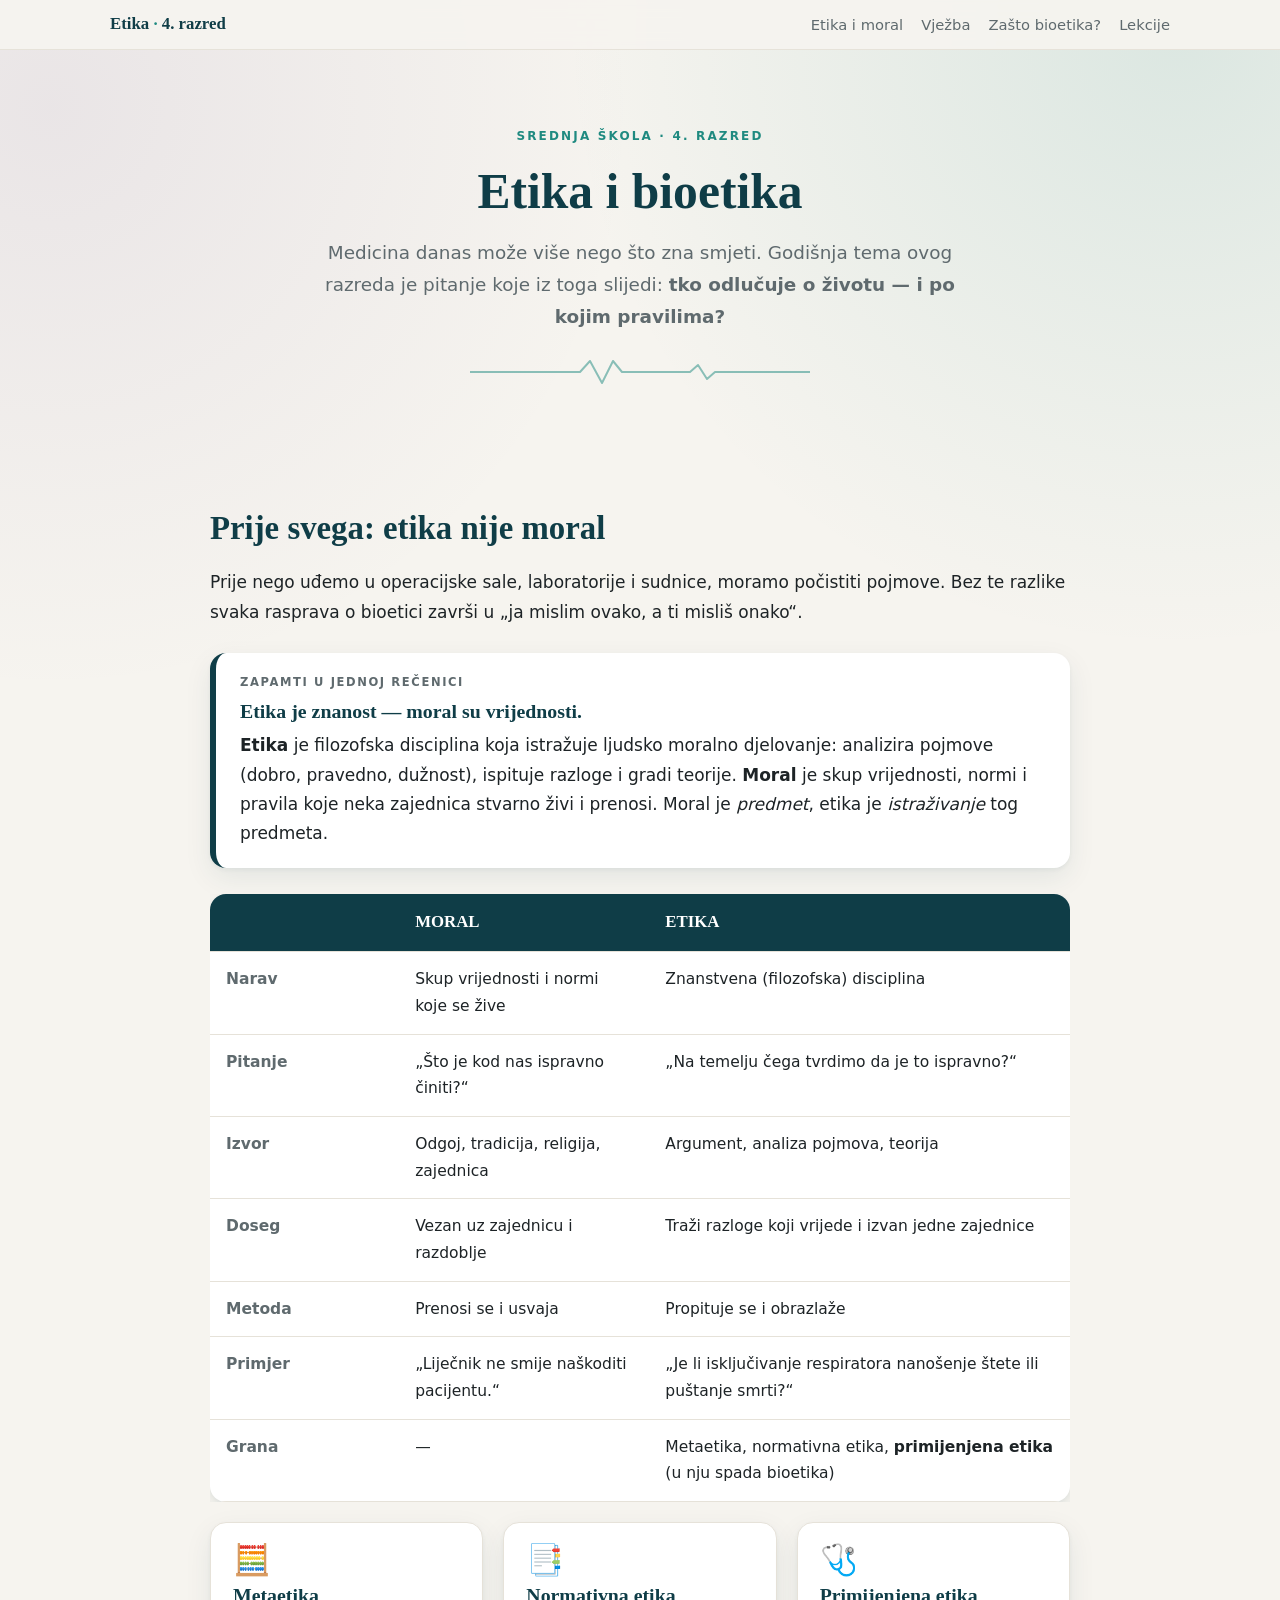
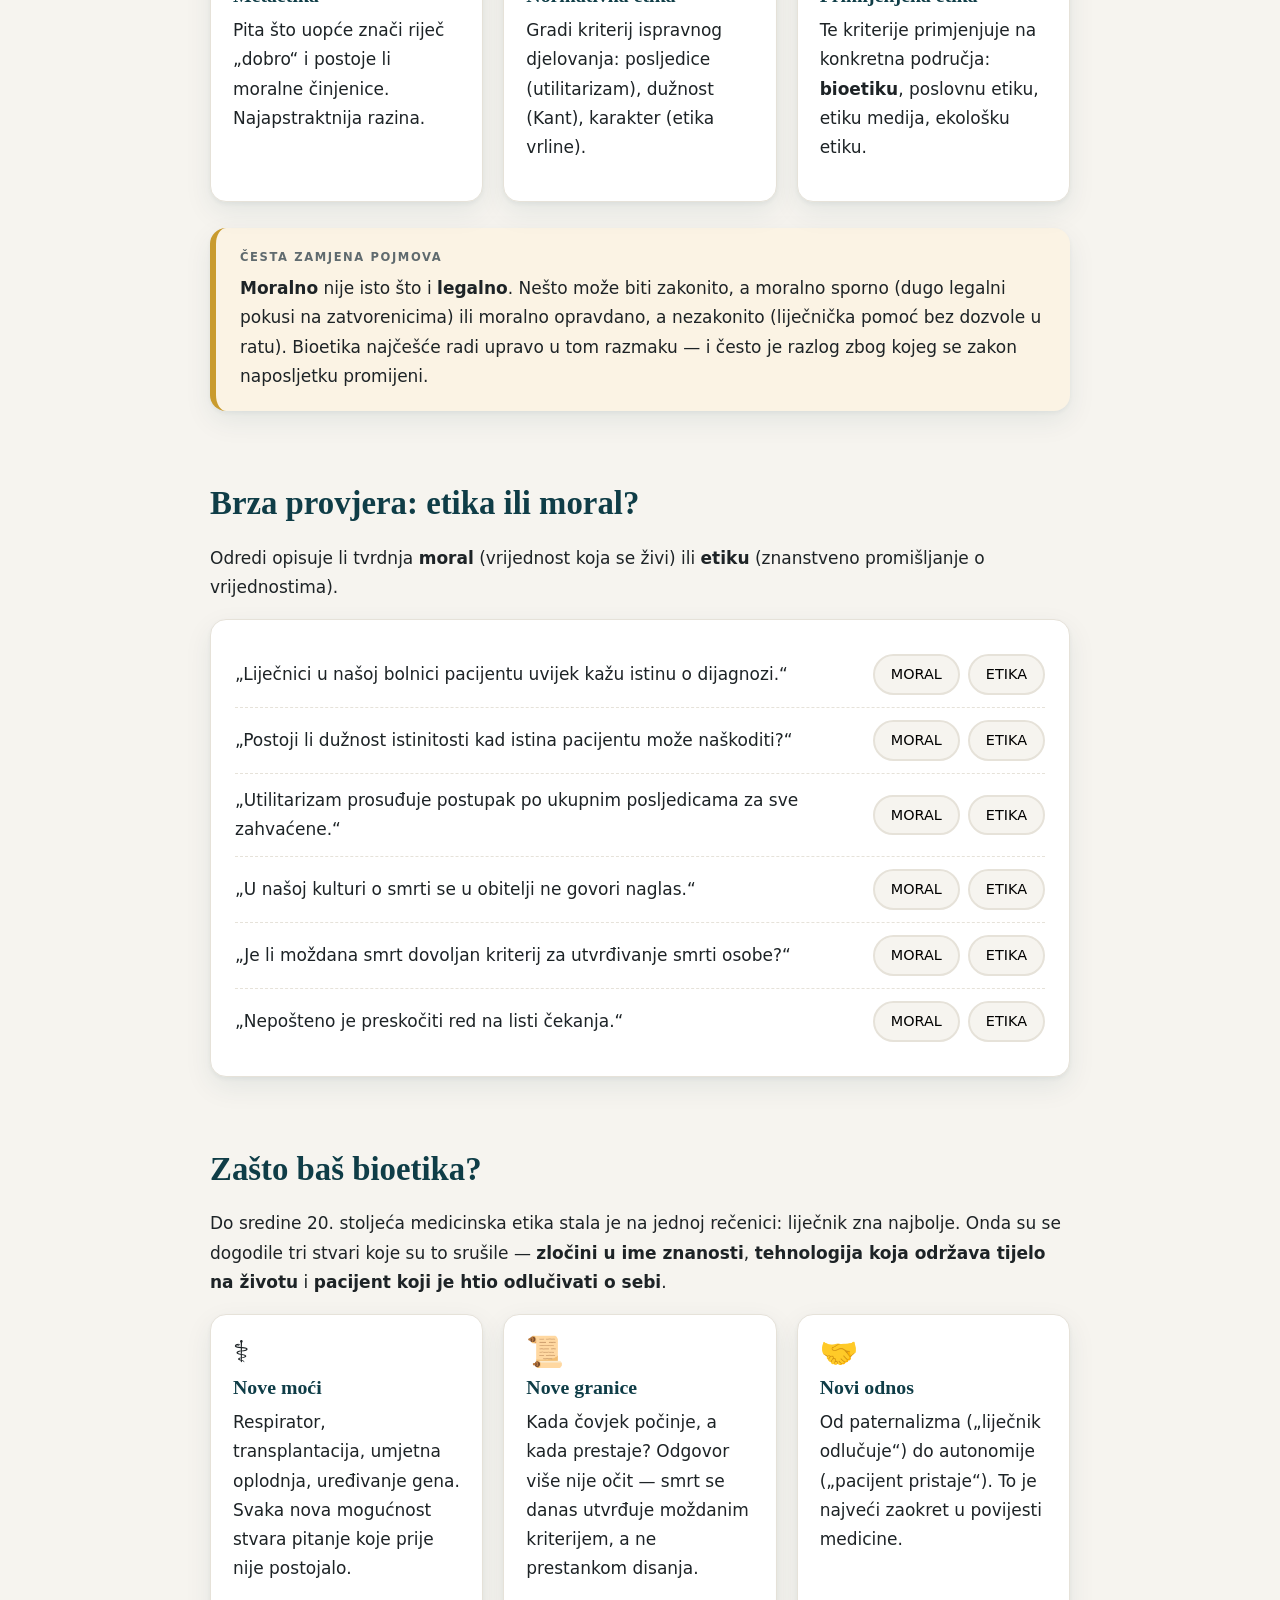
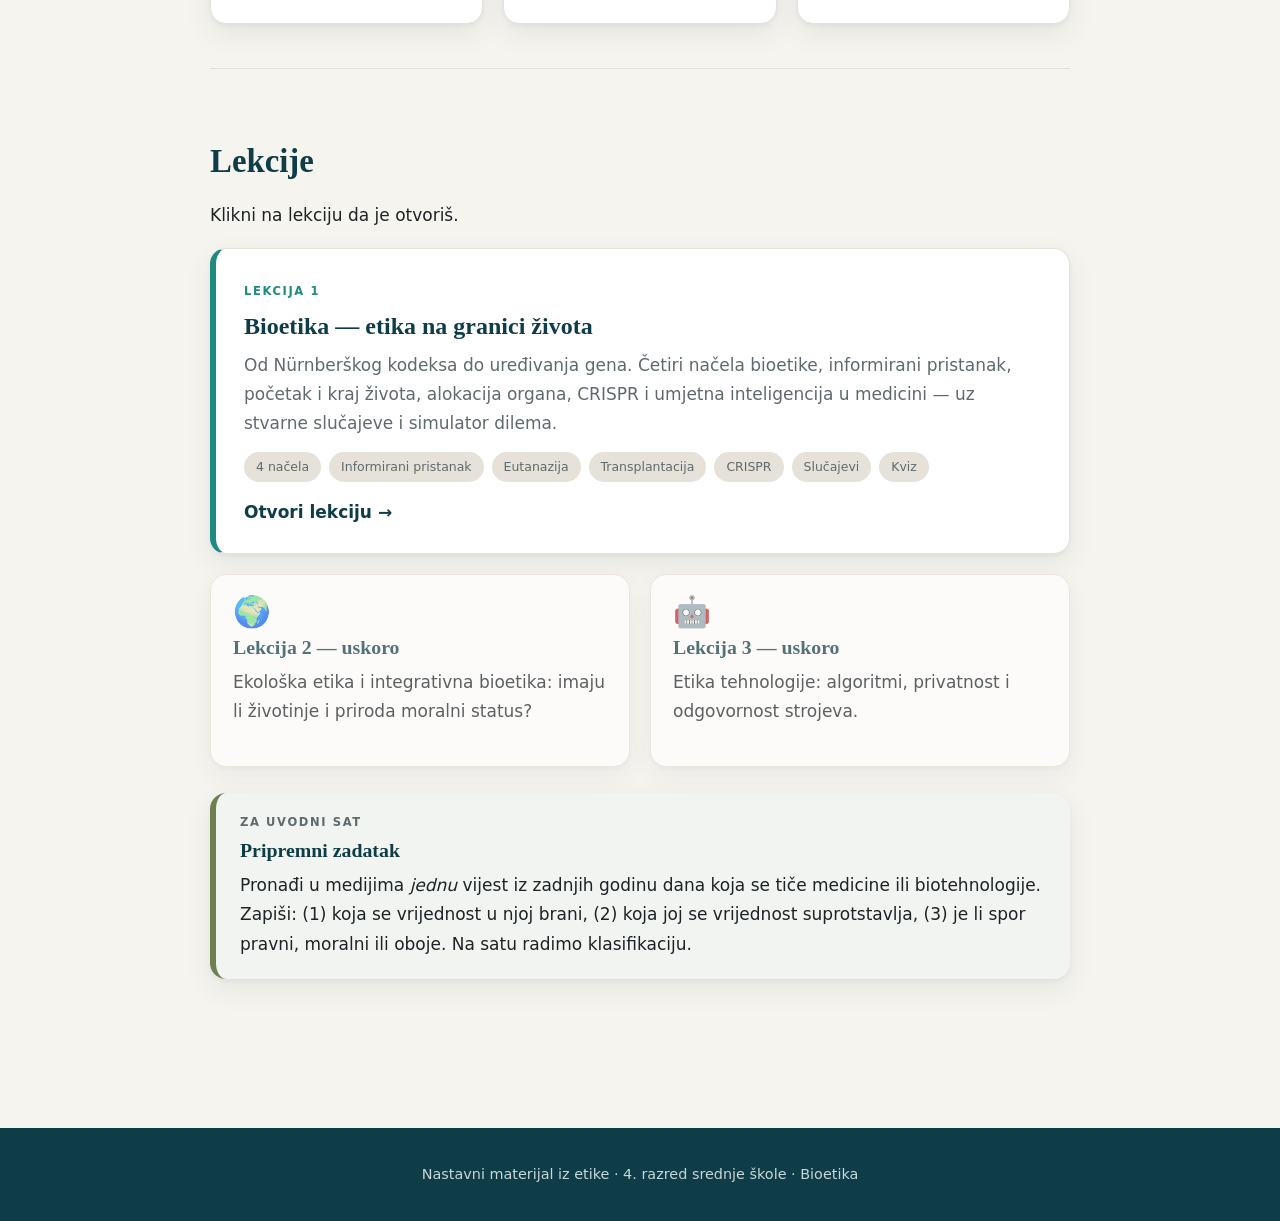
==== index.html @ 37432a19 "Add files via upload" ====
<!DOCTYPE html>
<html lang="hr">
<head>
<meta charset="UTF-8">
<meta name="viewport" content="width=device-width, initial-scale=1">
<title>Etika — 4. razred srednje škole | Bioetika</title>
<link rel="stylesheet" href="style.css">
</head>
<body>

<header class="topbar">
  <div class="topbar-in">
    <a class="brand" href="index.html">Etika <span>&middot;</span> 4. razred</a>
    <nav>
      <a href="#temelj">Etika i moral</a>
      <a href="#vjezba">Vježba</a>
      <a href="#zasto">Zašto bioetika?</a>
      <a href="#lekcije">Lekcije</a>
    </nav>
  </div>
</header>

<section class="hero">
  <div class="wrap">
    <span class="eyebrow">Srednja škola &middot; 4. razred</span>
    <h1>Etika i bioetika</h1>
    <p class="lead">Medicina danas može više nego što zna smjeti. Godišnja tema ovog razreda je pitanje
    koje iz toga slijedi: <strong>tko odlučuje o životu — i po kojim pravilima?</strong></p>
    <svg class="puls" viewBox="0 0 340 28" fill="none" aria-hidden="true">
      <path d="M0 14h110l10-11 12 22 11-22 9 11h68l8-7 9 14 8-7h95" stroke="#1f8a80" stroke-width="2"
            stroke-linecap="round" stroke-linejoin="round"/>
    </svg>
  </div>
</section>

<main class="wrap">

  <section id="temelj">
    <h2>Prije svega: etika nije moral</h2>
    <p>Prije nego uđemo u operacijske sale, laboratorije i sudnice, moramo počistiti pojmove.
    Bez te razlike svaka rasprava o bioetici završi u „ja mislim ovako, a ti misliš onako&ldquo;.</p>

    <div class="kutija definicija">
      <span class="nadnaslov">Zapamti u jednoj rečenici</span>
      <h3>Etika je znanost — moral su vrijednosti.</h3>
      <p style="margin-bottom:0"><strong>Etika</strong> je filozofska disciplina koja istražuje ljudsko moralno
      djelovanje: analizira pojmove (dobro, pravedno, dužnost), ispituje razloge i gradi teorije.
      <strong>Moral</strong> je skup vrijednosti, normi i pravila koje neka zajednica stvarno živi i prenosi.
      Moral je <em>predmet</em>, etika je <em>istraživanje</em> tog predmeta.</p>
    </div>

    <div class="tablica-scroll">
      <table class="usporedba">
        <thead><tr><th>&nbsp;</th><th>MORAL</th><th>ETIKA</th></tr></thead>
        <tbody>
          <tr><th>Narav</th><td>Skup vrijednosti i normi koje se žive</td><td>Znanstvena (filozofska) disciplina</td></tr>
          <tr><th>Pitanje</th><td>„Što je kod nas ispravno činiti?&ldquo;</td><td>„Na temelju čega tvrdimo da je to ispravno?&ldquo;</td></tr>
          <tr><th>Izvor</th><td>Odgoj, tradicija, religija, zajednica</td><td>Argument, analiza pojmova, teorija</td></tr>
          <tr><th>Doseg</th><td>Vezan uz zajednicu i razdoblje</td><td>Traži razloge koji vrijede i izvan jedne zajednice</td></tr>
          <tr><th>Metoda</th><td>Prenosi se i usvaja</td><td>Propituje se i obrazlaže</td></tr>
          <tr><th>Primjer</th><td>„Liječnik ne smije naškoditi pacijentu.&ldquo;</td><td>„Je li isključivanje respiratora nanošenje štete ili puštanje smrti?&ldquo;</td></tr>
          <tr><th>Grana</th><td>&mdash;</td><td>Metaetika, normativna etika, <strong>primijenjena etika</strong> (u nju spada bioetika)</td></tr>
        </tbody>
      </table>
    </div>

    <div class="grid">
      <div class="card">
        <span class="ikona">&#129518;</span>
        <h3>Metaetika</h3>
        <p>Pita što uopće znači riječ „dobro&ldquo; i postoje li moralne činjenice.
        Najapstraktnija razina.</p>
      </div>
      <div class="card">
        <span class="ikona">&#128209;</span>
        <h3>Normativna etika</h3>
        <p>Gradi kriterij ispravnog djelovanja: posljedice (utilitarizam), dužnost (Kant),
        karakter (etika vrline).</p>
      </div>
      <div class="card">
        <span class="ikona">&#129658;</span>
        <h3>Primijenjena etika</h3>
        <p>Te kriterije primjenjuje na konkretna područja: <strong>bioetiku</strong>, poslovnu etiku,
        etiku medija, ekološku etiku.</p>
      </div>
    </div>

    <div class="kutija upozorenje">
      <span class="nadnaslov">Česta zamjena pojmova</span>
      <p style="margin-bottom:0"><strong>Moralno</strong> nije isto što i <strong>legalno</strong>.
      Nešto može biti zakonito, a moralno sporno (dugo legalni pokusi na zatvorenicima) ili moralno opravdano,
      a nezakonito (liječnička pomoć bez dozvole u ratu). Bioetika najčešće radi upravo u tom razmaku —
      i često je razlog zbog kojeg se zakon naposljetku promijeni.</p>
    </div>
  </section>

  <section id="vjezba">
    <h2>Brza provjera: etika ili moral?</h2>
    <p>Odredi opisuje li tvrdnja <strong>moral</strong> (vrijednost koja se živi) ili
    <strong>etiku</strong> (znanstveno promišljanje o vrijednostima).</p>
    <div class="sort-igra" id="igra"></div>
    <p class="rezultat" id="rez-igra"></p>
  </section>

  <section id="zasto">
    <h2>Zašto baš bioetika?</h2>
    <p>Do sredine 20. stoljeća medicinska etika stala je na jednoj rečenici: liječnik zna najbolje.
    Onda su se dogodile tri stvari koje su to srušile — <strong>zločini u ime znanosti</strong>,
    <strong>tehnologija koja održava tijelo na životu</strong> i <strong>pacijent koji je htio odlučivati o sebi</strong>.</p>

    <div class="grid">
      <div class="card">
        <span class="ikona">&#9877;&#65039;</span>
        <h3>Nove moći</h3>
        <p>Respirator, transplantacija, umjetna oplodnja, uređivanje gena. Svaka nova mogućnost
        stvara pitanje koje prije nije postojalo.</p>
      </div>
      <div class="card">
        <span class="ikona">&#128220;</span>
        <h3>Nove granice</h3>
        <p>Kada čovjek počinje, a kada prestaje? Odgovor više nije očit — smrt se danas
        utvrđuje moždanim kriterijem, a ne prestankom disanja.</p>
      </div>
      <div class="card">
        <span class="ikona">&#129309;</span>
        <h3>Novi odnos</h3>
        <p>Od paternalizma („liječnik odlučuje&ldquo;) do autonomije („pacijent pristaje&ldquo;).
        To je najveći zaokret u povijesti medicine.</p>
      </div>
    </div>
  </section>

  <hr class="razdjelnik">

  <section id="lekcije">
    <h2>Lekcije</h2>
    <p>Klikni na lekciju da je otvoriš.</p>

    <a class="lekcija-card" href="lekcija1.html">
      <span class="oznaka">Lekcija 1</span>
      <h3>Bioetika — etika na granici života</h3>
      <p>Od Nürnberškog kodeksa do uređivanja gena. Četiri načela bioetike, informirani pristanak,
      početak i kraj života, alokacija organa, CRISPR i umjetna inteligencija u medicini —
      uz stvarne slučajeve i simulator dilema.</p>
      <div class="chips">
        <span class="chip">4 načela</span>
        <span class="chip">Informirani pristanak</span>
        <span class="chip">Eutanazija</span>
        <span class="chip">Transplantacija</span>
        <span class="chip">CRISPR</span>
        <span class="chip">Slučajevi</span>
        <span class="chip">Kviz</span>
      </div>
      <p style="margin:16px 0 0"><span class="cta">Otvori lekciju</span></p>
    </a>

    <div class="grid" style="margin-top:20px">
      <div class="card uskoro">
        <span class="ikona">&#127757;</span>
        <h3>Lekcija 2 — uskoro</h3>
        <p>Ekološka etika i integrativna bioetika: imaju li životinje i priroda moralni status?</p>
      </div>
      <div class="card uskoro">
        <span class="ikona">&#129302;</span>
        <h3>Lekcija 3 — uskoro</h3>
        <p>Etika tehnologije: algoritmi, privatnost i odgovornost strojeva.</p>
      </div>
    </div>
  </section>

  <div class="kutija zadatak">
    <span class="nadnaslov">Za uvodni sat</span>
    <h3>Pripremni zadatak</h3>
    <p style="margin-bottom:0">Pronađi u medijima <em>jednu</em> vijest iz zadnjih godinu dana koja se tiče
    medicine ili biotehnologije. Zapiši: (1) koja se vrijednost u njoj brani, (2) koja joj se vrijednost
    suprotstavlja, (3) je li spor pravni, moralni ili oboje. Na satu radimo klasifikaciju.</p>
  </div>

  <a class="povratak" href="index.html" style="visibility:hidden">&nbsp;</a>
</main>

<footer class="podnozje">
  <div class="wrap">
    <p style="margin:0">Nastavni materijal iz etike &middot; 4. razred srednje škole &middot; Bioetika</p>
  </div>
</footer>

<script>
const tvrdnje = [
  {t:"„Liječnici u našoj bolnici pacijentu uvijek kažu istinu o dijagnozi.&ldquo;", odg:"moral",
   obj:"Opis stvarne norme koja se živi u jednoj zajednici &mdash; to je moral."},
  {t:"„Postoji li dužnost istinitosti kad istina pacijentu može naškoditi?&ldquo;", odg:"etika",
   obj:"Propitivanje same norme i njezinih granica &mdash; to je etika."},
  {t:"„Utilitarizam prosuđuje postupak po ukupnim posljedicama za sve zahvaćene.&ldquo;", odg:"etika",
   obj:"Iznošenje etičke teorije i njezina kriterija &mdash; jasno etika."},
  {t:"„U našoj kulturi o smrti se u obitelji ne govori naglas.&ldquo;", odg:"moral",
   obj:"Običajno-moralna norma jedne sredine, bez obrazloženja."},
  {t:"„Je li moždana smrt dovoljan kriterij za utvrđivanje smrti osobe?&ldquo;", odg:"etika",
   obj:"Analiza pojma i kriterija &mdash; tipično bioetičko, dakle etičko pitanje."},
  {t:"„Nepošteno je preskočiti red na listi čekanja.&ldquo;", odg:"moral",
   obj:"Vrijednosni sud koji zajednica dijeli. Etika bi pitala: po kojem je kriteriju lista uopće pravedna?"}
];

const igra = document.getElementById('igra');
let tocnih = 0, odgovoreno = 0;

tvrdnje.forEach(x => {
  const red = document.createElement('div');
  red.className = 'tvrdnja';
  red.innerHTML =
    '<div class="t">' + x.t + '</div>' +
    '<div class="gumbi"><button data-v="moral">MORAL</button><button data-v="etika">ETIKA</button></div>' +
    '<div class="povratna"></div>';
  igra.appendChild(red);

  red.querySelectorAll('.gumbi button').forEach(b => {
    b.addEventListener('click', () => {
      if (red.dataset.gotovo) return;
      red.dataset.gotovo = "1";
      b.classList.add('odabran');
      const dobro = b.dataset.v === x.odg;
      red.classList.add(dobro ? 'tocno' : 'netocno');
      const p = red.querySelector('.povratna');
      p.innerHTML = (dobro ? '&#9989; Točno. ' : '&#10060; Zapravo je <strong>' + x.odg.toUpperCase() + '</strong>. ') + x.obj;
      p.classList.add('vidljiv');
      odgovoreno++; if (dobro) tocnih++;
      if (odgovoreno === tvrdnje.length) {
        document.getElementById('rez-igra').textContent =
          'Rezultat: ' + tocnih + ' / ' + tvrdnje.length +
          (tocnih === tvrdnje.length ? ' — pojmovi su čisti, možemo u bioetiku.'
                                     : ' — pravilo: opis norme = moral, pitanje ili teorija = etika.');
      }
    });
  });
});
</script>

</body>
</html>
---- style.css ----
/* ===== Etika — 4. razred srednje škole | bioetika ===== */
:root{
  --duboka:#0f3d47;
  --tirkiz:#1f8a80;
  --tirkiz-svijetli:#2aa79b;
  --koralj:#c9553f;
  --ljubicasta:#6b4e8f;
  --pijesak:#f6f4ef;
  --pijesak-tamni:#e6e2d9;
  --tinta:#1d2326;
  --siva:#5f6a6e;
  --bijela:#ffffff;
  --sjena:0 2px 4px rgba(15,61,71,.05), 0 10px 28px rgba(15,61,71,.08);
  --radius:16px;
  --serif:"Iowan Old Style",Georgia,"Times New Roman",serif;
  --sans:"Segoe UI",system-ui,-apple-system,Roboto,Arial,sans-serif;
}
*{box-sizing:border-box}
html{scroll-behavior:smooth}
body{
  margin:0;
  font-family:var(--sans);
  font-size:17px;
  line-height:1.72;
  color:var(--tinta);
  background:var(--pijesak);
  background-image:radial-gradient(circle at 92% 4%, rgba(31,138,128,.12), transparent 42%),
                   radial-gradient(circle at 4% 12%, rgba(107,78,143,.09), transparent 40%);
  background-attachment:fixed;
}
h1,h2,h3,h4{font-family:var(--serif);line-height:1.25;color:var(--duboka)}
h1{font-size:clamp(2rem,5vw,3.1rem);margin:0 0 .3em}
h2{font-size:clamp(1.5rem,3.5vw,2.05rem);margin:2.2em 0 .6em}
h3{font-size:1.24rem;margin:1.6em 0 .4em}
p{margin:0 0 1em}
a{color:var(--tirkiz)}
img{max-width:100%}

.wrap{max-width:900px;margin:0 auto;padding:0 20px}

/* traka */
.topbar{position:sticky;top:0;z-index:50;background:rgba(246,244,239,.93);
  backdrop-filter:blur(8px);border-bottom:1px solid var(--pijesak-tamni)}
.topbar-in{display:flex;align-items:center;gap:16px;justify-content:space-between;
  max-width:1100px;margin:0 auto;padding:10px 20px;flex-wrap:wrap}
.brand{font-family:var(--serif);font-weight:700;color:var(--duboka);text-decoration:none;font-size:1.05rem}
.brand span{color:var(--tirkiz)}
.topbar nav{display:flex;gap:18px;flex-wrap:wrap}
.topbar nav a{color:var(--siva);text-decoration:none;font-size:.92rem}
.topbar nav a:hover{color:var(--tirkiz)}

/* hero */
.hero{padding:70px 0 40px;text-align:center}
.hero .eyebrow{display:inline-block;letter-spacing:.18em;text-transform:uppercase;
  font-size:.75rem;color:var(--tirkiz);font-weight:700;margin-bottom:14px}
.hero .lead{font-size:1.15rem;color:var(--siva);max-width:660px;margin:0 auto}
.puls{height:28px;margin:26px auto 0;max-width:340px;opacity:.5}

/* kartice */
.grid{display:grid;gap:20px;grid-template-columns:repeat(auto-fit,minmax(250px,1fr))}
.card{background:var(--bijela);border:1px solid var(--pijesak-tamni);
  border-radius:var(--radius);padding:22px;box-shadow:var(--sjena)}
.card h3{margin-top:0}
.card .ikona{font-size:1.9rem;line-height:1;display:block;margin-bottom:8px}
.card.uskoro{opacity:.7}

.lekcija-card{display:block;text-decoration:none;color:inherit;background:var(--bijela);
  border:1px solid var(--pijesak-tamni);border-left:6px solid var(--tirkiz);
  border-radius:var(--radius);padding:26px 28px;box-shadow:var(--sjena);
  transition:transform .18s ease, box-shadow .18s ease}
.lekcija-card:hover{transform:translateY(-3px);box-shadow:0 12px 32px rgba(15,61,71,.15)}
.lekcija-card .oznaka{font-size:.72rem;letter-spacing:.14em;text-transform:uppercase;
  color:var(--tirkiz);font-weight:700}
.lekcija-card h3{margin:.3em 0 .4em;font-size:1.5rem}
.lekcija-card p{color:var(--siva);margin-bottom:14px}
.lekcija-card .cta{font-weight:700;color:var(--duboka)}
.lekcija-card .cta::after{content:" \2192"}
.chips{display:flex;flex-wrap:wrap;gap:8px;margin-top:12px}
.chip{background:var(--pijesak-tamni);color:var(--siva);border-radius:999px;padding:4px 12px;font-size:.78rem}

/* tablica */
.tablica-scroll{overflow-x:auto;margin:20px 0}
.usporedba{width:100%;border-collapse:collapse;background:var(--bijela);border-radius:var(--radius);
  overflow:hidden;box-shadow:var(--sjena);font-size:.97rem;min-width:540px}
.usporedba th,.usporedba td{padding:14px 16px;text-align:left;vertical-align:top;
  border-bottom:1px solid var(--pijesak-tamni)}
.usporedba thead th{background:var(--duboka);color:#fff;font-family:var(--serif);font-size:1.05rem}
.usporedba tbody th{font-weight:600;color:var(--siva);width:22%;font-family:var(--sans)}

/* okviri */
.kutija{border-radius:var(--radius);padding:20px 24px;margin:26px 0;box-shadow:var(--sjena)}
.kutija h3,.kutija h4{margin-top:0}
.kutija .nadnaslov{font-size:.72rem;letter-spacing:.14em;text-transform:uppercase;
  font-weight:700;color:var(--siva);display:block;margin-bottom:6px}
.kutija.definicija{background:#fff;border-left:6px solid var(--duboka)}
.kutija.pitanje{background:#fdf1ee;border-left:6px solid var(--koralj)}
.kutija.povijest{background:#f3f0f8;border-left:6px solid var(--ljubicasta)}
.kutija.nacelo{background:#eef7f5;border-left:6px solid var(--tirkiz)}
.kutija.zadatak{background:#f1f4f0;border-left:6px solid #6f7f4f}
.kutija.upozorenje{background:#fbf3e4;border-left:6px solid #c99b2e}

blockquote{margin:24px 0;padding:6px 0 6px 24px;border-left:4px solid var(--tirkiz);
  font-family:var(--serif);font-size:1.18rem;font-style:italic;color:var(--duboka)}
blockquote footer{font-size:.85rem;font-style:normal;color:var(--siva);font-family:var(--sans);margin-top:8px}

details.akordeon{background:var(--bijela);border:1px solid var(--pijesak-tamni);
  border-radius:10px;padding:12px 18px;margin:12px 0;box-shadow:var(--sjena)}
details.akordeon summary{cursor:pointer;font-weight:600;color:var(--duboka);font-family:var(--serif);font-size:1.05rem}
details.akordeon[open] summary{margin-bottom:8px}

/* gumbi i interakcija */
.btn{display:inline-block;border:none;cursor:pointer;font:inherit;font-weight:600;
  background:var(--duboka);color:#fff;padding:11px 20px;border-radius:999px;text-decoration:none;
  transition:background .15s ease, transform .15s ease}
.btn:hover{background:var(--tirkiz);transform:translateY(-1px)}

.izbor{display:grid;gap:12px;grid-template-columns:repeat(auto-fit,minmax(230px,1fr));margin:18px 0}
.izbor button{font:inherit;text-align:left;cursor:pointer;background:var(--bijela);
  border:2px solid var(--pijesak-tamni);border-radius:12px;padding:14px 16px;
  transition:border-color .15s ease, background .15s ease}
.izbor button:hover{border-color:var(--tirkiz)}
.izbor button.aktivan{border-color:var(--tirkiz);background:#eef7f5}
.odgovor{display:none;margin-top:6px;padding:16px 18px;background:var(--pijesak-tamni);
  border-radius:12px;font-size:.97rem}
.odgovor.vidljiv{display:block;animation:pojavi .25s ease}
@keyframes pojavi{from{opacity:0;transform:translateY(-4px)}to{opacity:1;transform:none}}

/* četiri načela */
.nacela{display:grid;gap:18px;grid-template-columns:repeat(auto-fit,minmax(240px,1fr));margin:20px 0}
.nacelo-k{background:var(--bijela);border:1px solid var(--pijesak-tamni);border-radius:var(--radius);
  padding:22px;box-shadow:var(--sjena);border-top:5px solid var(--tirkiz)}
.nacelo-k:nth-child(2){border-top-color:var(--koralj)}
.nacelo-k:nth-child(3){border-top-color:var(--ljubicasta)}
.nacelo-k:nth-child(4){border-top-color:#c99b2e}
.nacelo-k .lat{font-style:italic;color:var(--siva);font-size:.88rem;display:block;margin-bottom:6px}
.nacelo-k h3{margin:0 0 .3em;font-size:1.15rem}
.nacelo-k .primjer{font-size:.9rem;color:var(--siva);border-top:1px dashed var(--pijesak-tamni);
  padding-top:10px;margin-top:12px}

/* vremenska crta */
.crta{list-style:none;padding:0;margin:24px 0;position:relative}
.crta::before{content:"";position:absolute;left:9px;top:6px;bottom:6px;width:2px;background:var(--pijesak-tamni)}
.crta li{position:relative;padding:0 0 22px 38px}
.crta li::before{content:"";position:absolute;left:2px;top:8px;width:16px;height:16px;border-radius:50%;
  background:var(--bijela);border:3px solid var(--tirkiz)}
.crta .god{font-weight:700;color:var(--duboka);font-family:var(--serif);margin-right:6px}

/* sort igra */
.sort-igra{background:var(--bijela);border:1px solid var(--pijesak-tamni);border-radius:var(--radius);
  padding:22px 24px;box-shadow:var(--sjena)}
.tvrdnja{display:flex;gap:12px;align-items:center;justify-content:space-between;flex-wrap:wrap;
  padding:12px 0;border-bottom:1px dashed var(--pijesak-tamni)}
.tvrdnja:last-of-type{border-bottom:none}
.tvrdnja .t{flex:1 1 260px}
.tvrdnja .gumbi{display:flex;gap:8px}
.tvrdnja .gumbi button{font:inherit;cursor:pointer;border:2px solid var(--pijesak-tamni);
  background:var(--pijesak);border-radius:999px;padding:6px 16px;font-size:.9rem}
.tvrdnja .gumbi button:hover{border-color:var(--tirkiz)}
.tvrdnja.tocno .gumbi button.odabran{background:#e6f3e8;border-color:#3f8a4f}
.tvrdnja.netocno .gumbi button.odabran{background:#fbe9e6;border-color:var(--koralj)}
.tvrdnja .povratna{flex-basis:100%;font-size:.88rem;color:var(--siva);display:none}
.tvrdnja .povratna.vidljiv{display:block}

/* slučajevi */
.slucaj{background:var(--bijela);border:1px solid var(--pijesak-tamni);border-radius:var(--radius);
  padding:24px 26px;margin:20px 0;box-shadow:var(--sjena)}
.slucaj .broj{display:inline-block;background:var(--duboka);color:#fff;border-radius:999px;
  padding:3px 14px;font-size:.75rem;letter-spacing:.08em;margin-bottom:10px}
.sukob{display:flex;gap:10px;flex-wrap:wrap;margin:14px 0 0}
.sukob span{background:#eef7f5;color:var(--duboka);border:1px solid #cfe5e1;border-radius:8px;
  padding:5px 12px;font-size:.82rem;font-weight:600}

/* kviz */
.kviz{background:var(--bijela);border-radius:var(--radius);padding:8px 26px 26px;
  box-shadow:var(--sjena);border:1px solid var(--pijesak-tamni)}
.pitanje-blok{padding:18px 0;border-bottom:1px dashed var(--pijesak-tamni)}
.pitanje-blok:last-of-type{border-bottom:none}
.pitanje-blok p.tekst{font-weight:600;margin-bottom:10px}
.opcije{display:flex;flex-direction:column;gap:8px}
.opcije button{font:inherit;text-align:left;cursor:pointer;background:var(--pijesak);
  border:2px solid transparent;border-radius:10px;padding:10px 14px}
.opcije button:hover{border-color:var(--tirkiz)}
.opcije button.tocno{background:#e6f3e8;border-color:#3f8a4f}
.opcije button.netocno{background:#fbe9e6;border-color:var(--koralj)}
.objasnjenje{display:none;margin-top:10px;font-size:.93rem;color:var(--siva);
  border-left:3px solid var(--tirkiz);padding-left:12px}
.objasnjenje.vidljiv{display:block}
.rezultat{margin-top:18px;font-family:var(--serif);font-size:1.15rem;color:var(--duboka);font-weight:700}

ol.sadrzaj{counter-reset:s;list-style:none;padding:0;margin:18px 0}
ol.sadrzaj li{counter-increment:s;padding:9px 0 9px 44px;position:relative;border-bottom:1px solid var(--pijesak-tamni)}
ol.sadrzaj li::before{content:counter(s);position:absolute;left:0;top:8px;width:28px;height:28px;
  background:var(--duboka);color:#fff;border-radius:50%;display:grid;place-items:center;
  font-size:.85rem;font-weight:700;font-family:var(--sans)}
ol.sadrzaj a{color:var(--duboka);text-decoration:none}
ol.sadrzaj a:hover{color:var(--tirkiz)}

footer.podnozje{margin-top:70px;padding:34px 0;background:var(--duboka);color:#c7d7d9;
  font-size:.9rem;text-align:center}
footer.podnozje a{color:#fff}

.povratak{display:inline-block;margin:26px 0 0;color:var(--siva);text-decoration:none;font-size:.92rem}
.povratak::before{content:"\2190  "}
.povratak:hover{color:var(--tirkiz)}

hr.razdjelnik{border:none;height:1px;background:var(--pijesak-tamni);margin:44px 0}
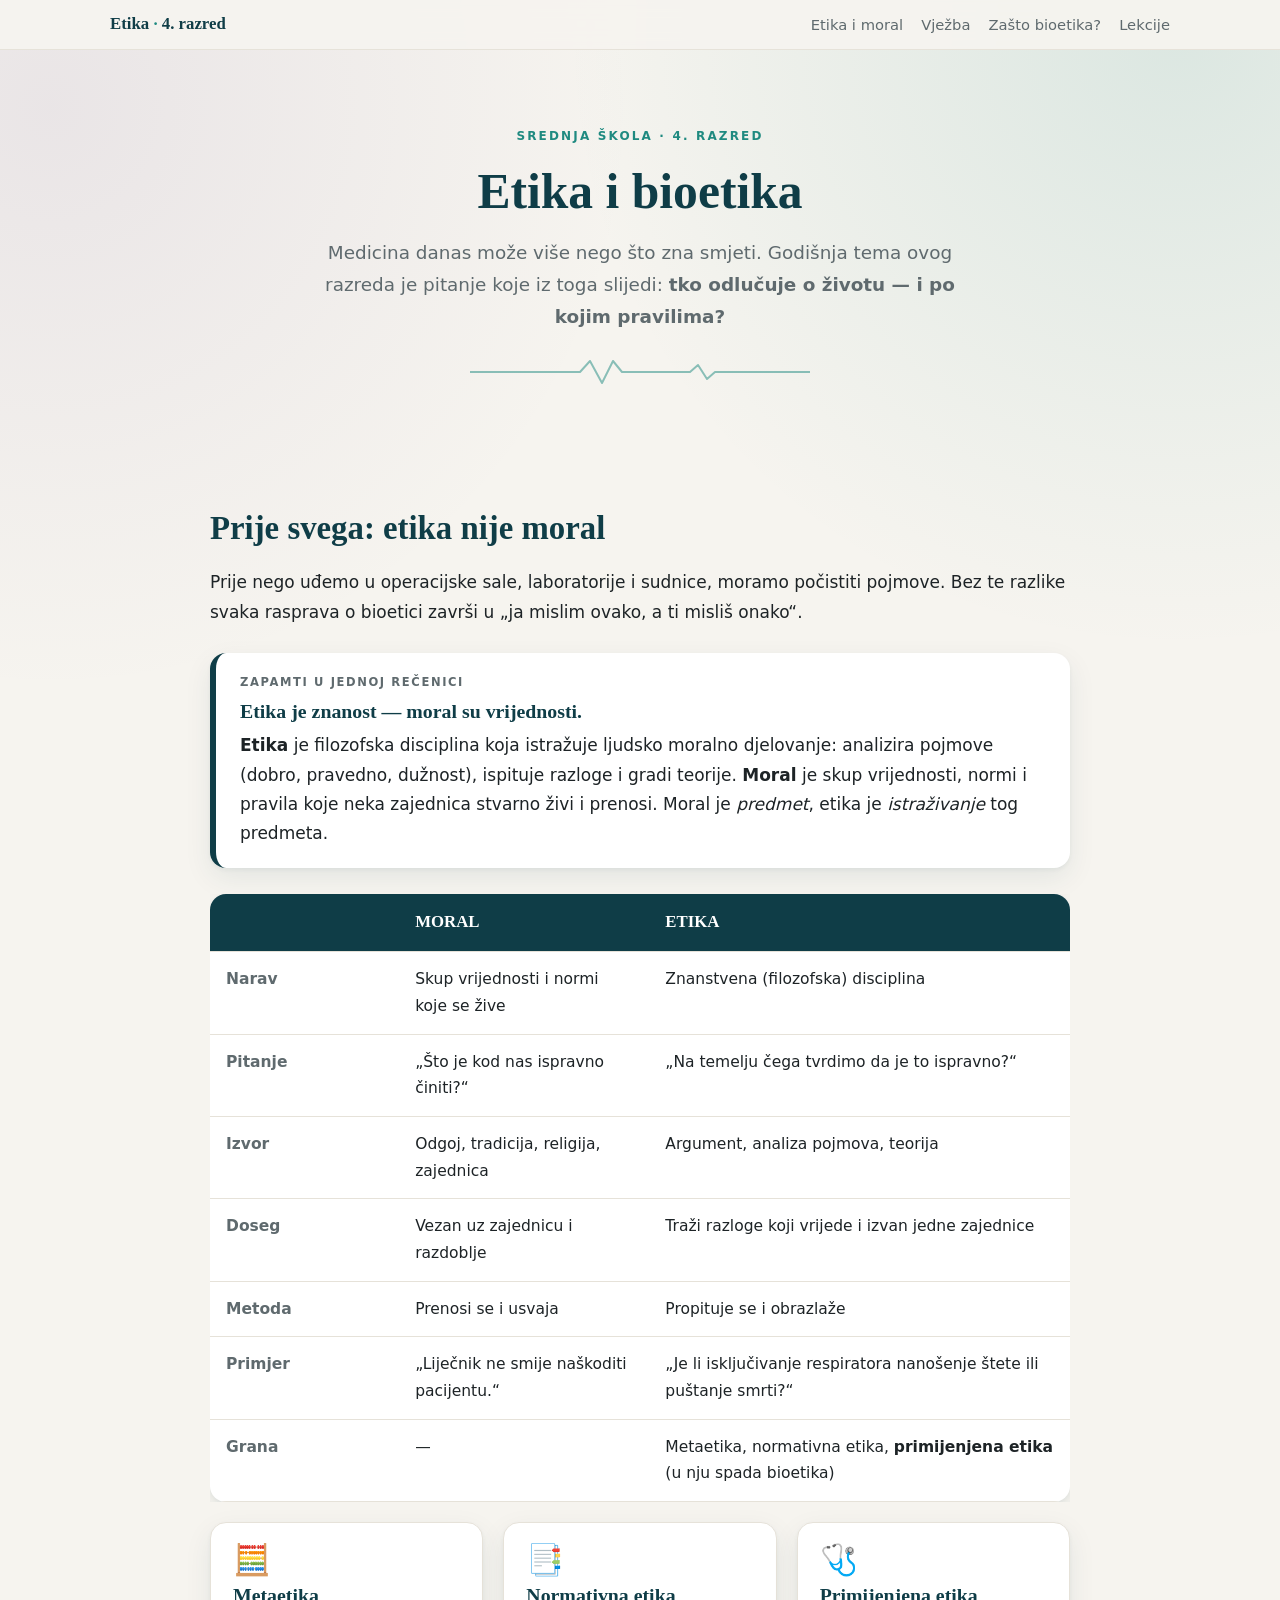
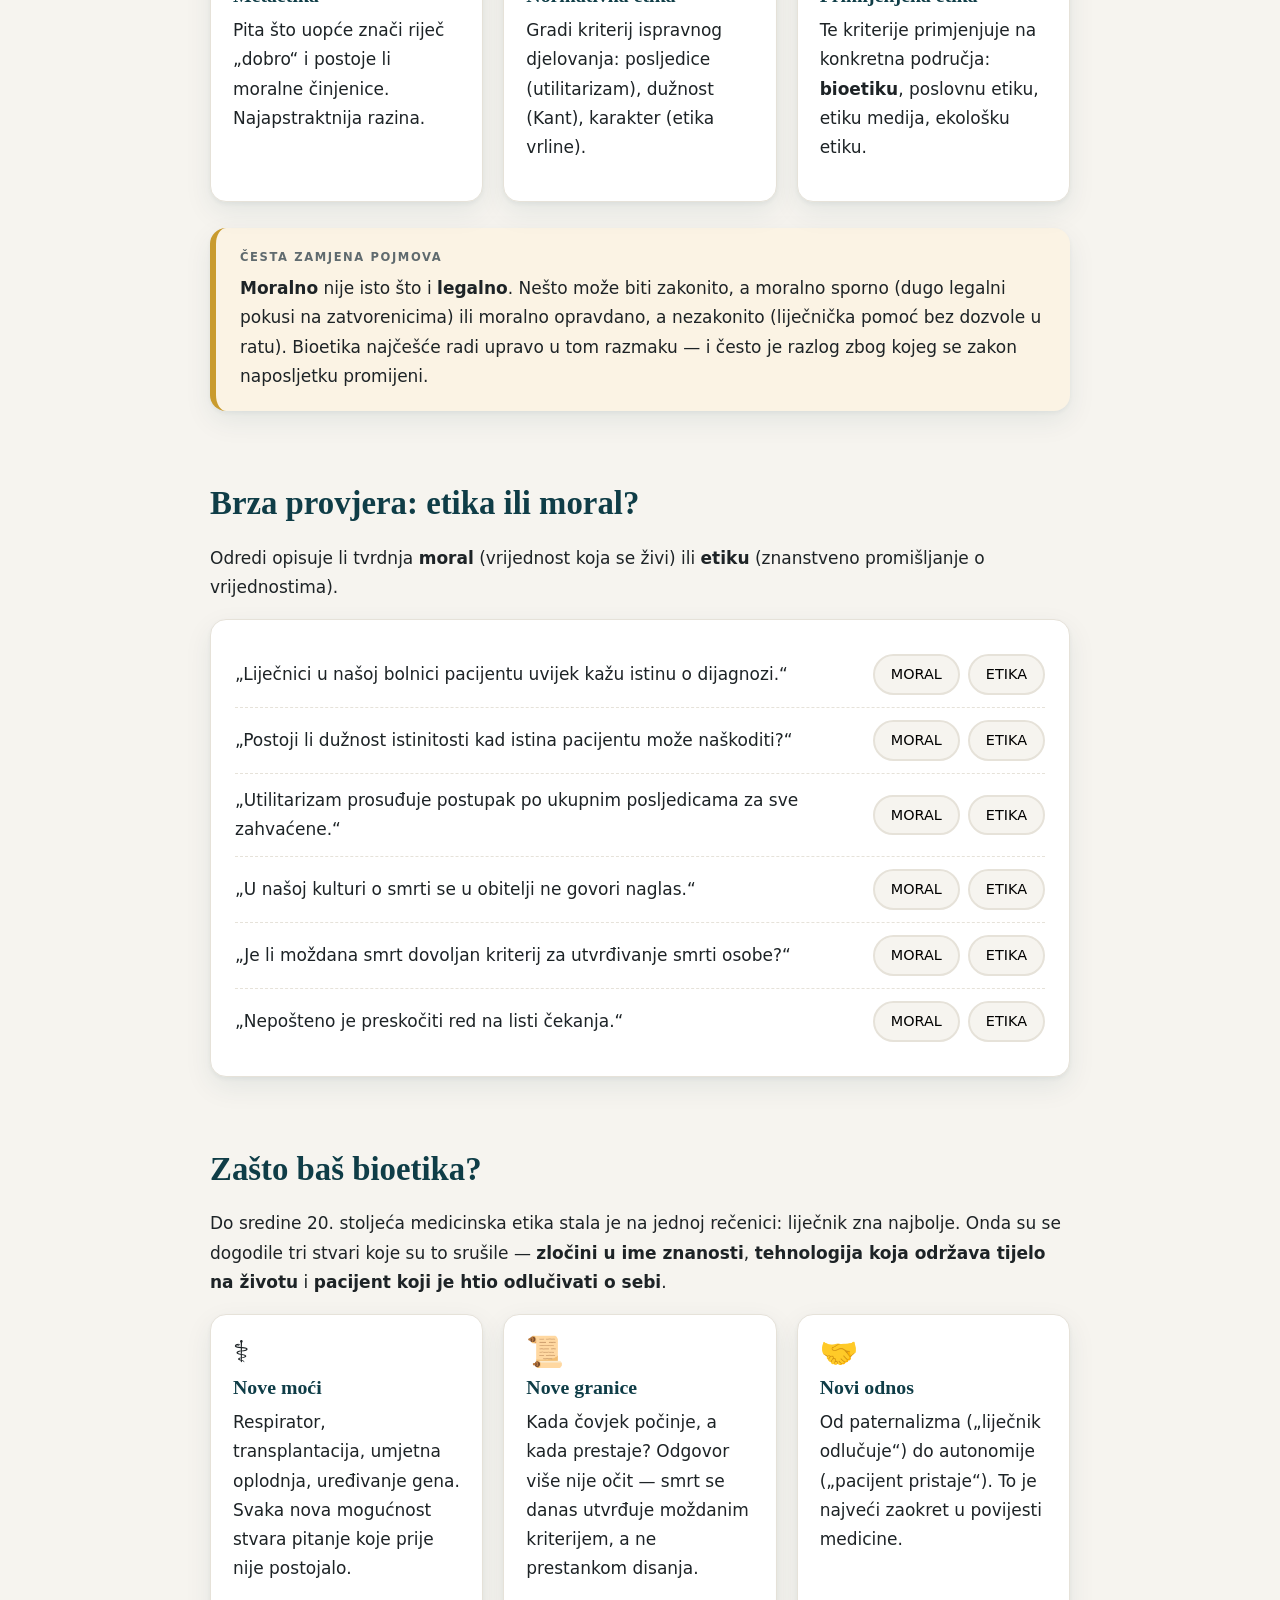
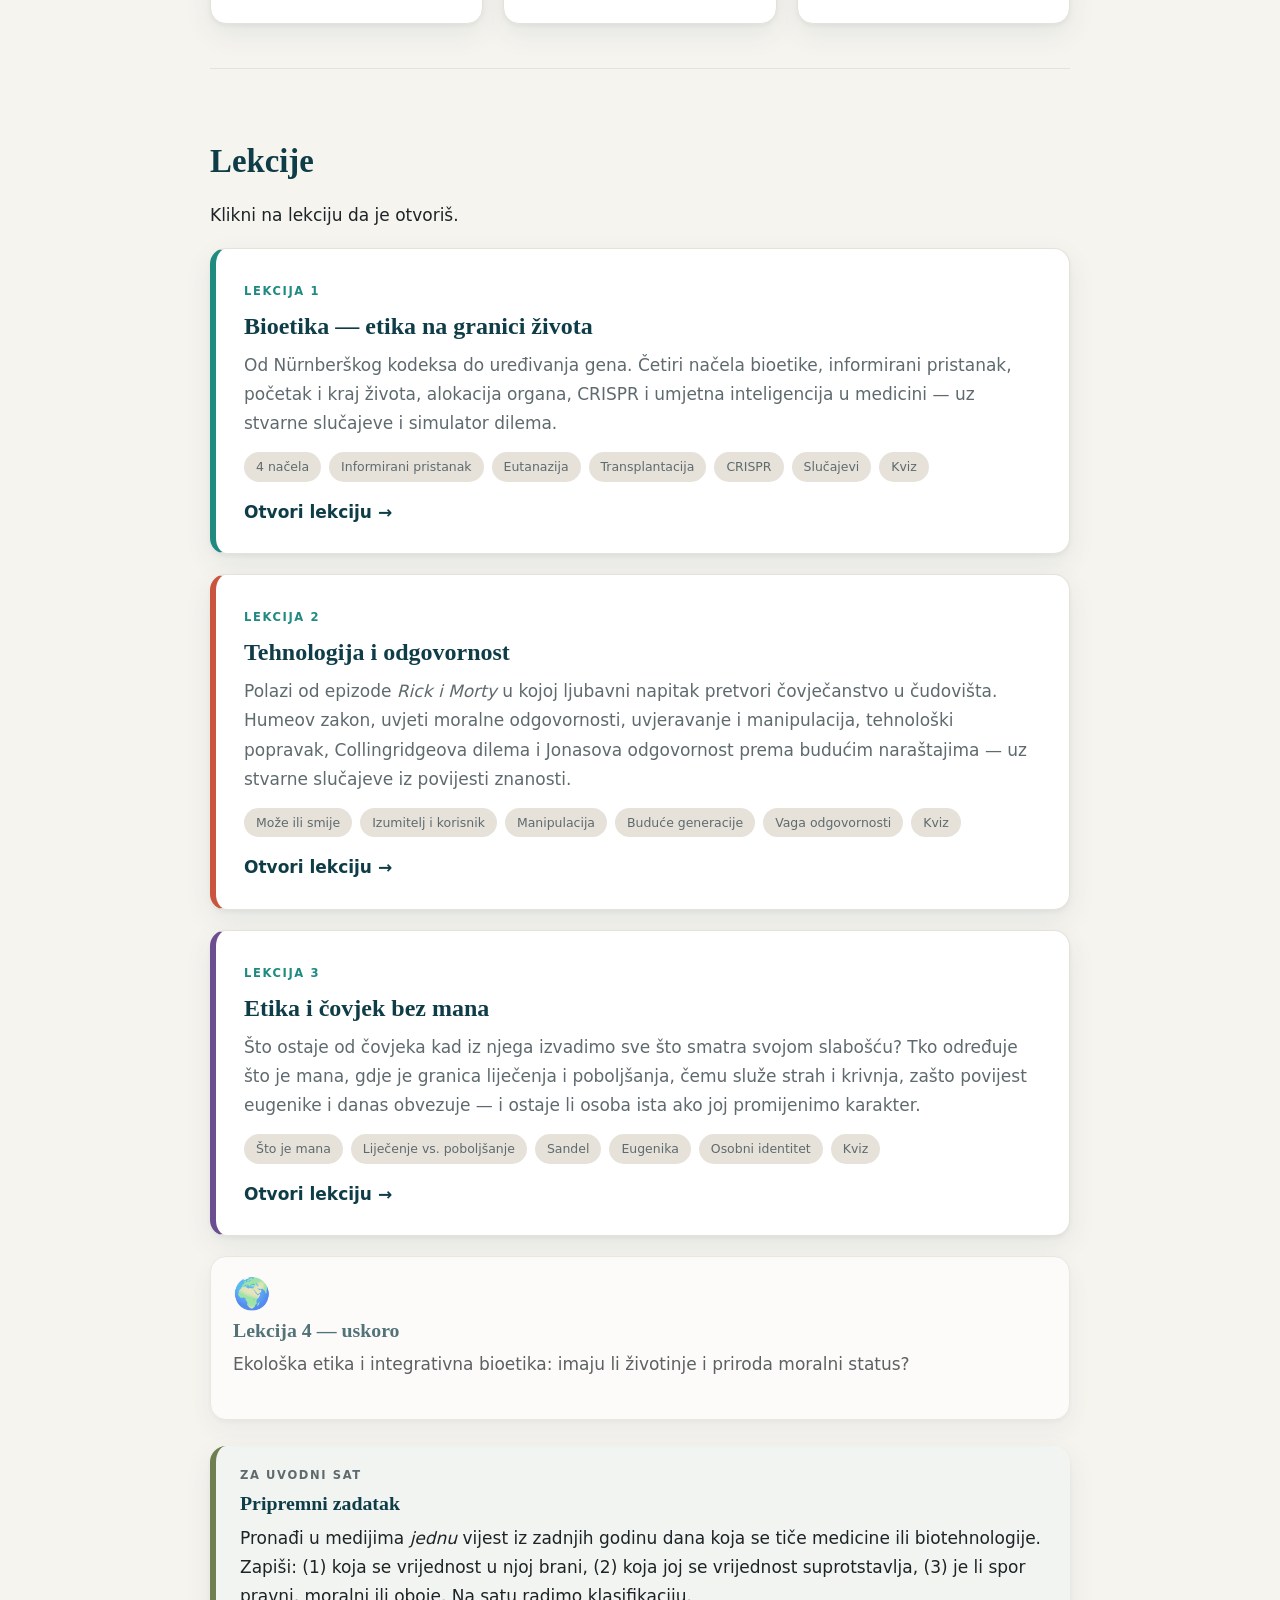
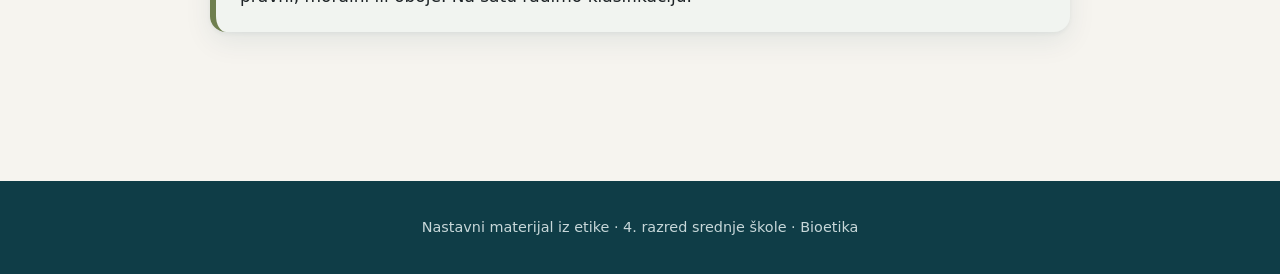
==== commit 2887a3ca: "Add files via upload" ====
--- a/index.html
+++ b/index.html
@@ -154,16 +154,46 @@
       <p style="margin:16px 0 0"><span class="cta">Otvori lekciju</span></p>
     </a>
 
+    <a class="lekcija-card" href="lekcija2.html" style="margin-top:20px;border-left-color:#c9553f">
+      <span class="oznaka">Lekcija 2</span>
+      <h3>Tehnologija i odgovornost</h3>
+      <p>Polazi od epizode <em>Rick i Morty</em> u kojoj ljubavni napitak pretvori čovječanstvo u čudovišta.
+      Humeov zakon, uvjeti moralne odgovornosti, uvjeravanje i manipulacija, tehnološki popravak,
+      Collingridgeova dilema i Jonasova odgovornost prema budućim naraštajima — uz stvarne slučajeve
+      iz povijesti znanosti.</p>
+      <div class="chips">
+        <span class="chip">Može ili smije</span>
+        <span class="chip">Izumitelj i korisnik</span>
+        <span class="chip">Manipulacija</span>
+        <span class="chip">Buduće generacije</span>
+        <span class="chip">Vaga odgovornosti</span>
+        <span class="chip">Kviz</span>
+      </div>
+      <p style="margin:16px 0 0"><span class="cta">Otvori lekciju</span></p>
+    </a>
+
+    <a class="lekcija-card" href="lekcija3.html" style="margin-top:20px;border-left-color:#6b4e8f">
+      <span class="oznaka">Lekcija 3</span>
+      <h3>Etika i čovjek bez mana</h3>
+      <p>Što ostaje od čovjeka kad iz njega izvadimo sve što smatra svojom slabošću? Tko određuje što je
+      mana, gdje je granica liječenja i poboljšanja, čemu služe strah i krivnja, zašto povijest eugenike
+      i danas obvezuje — i ostaje li osoba ista ako joj promijenimo karakter.</p>
+      <div class="chips">
+        <span class="chip">Što je mana</span>
+        <span class="chip">Liječenje vs. poboljšanje</span>
+        <span class="chip">Sandel</span>
+        <span class="chip">Eugenika</span>
+        <span class="chip">Osobni identitet</span>
+        <span class="chip">Kviz</span>
+      </div>
+      <p style="margin:16px 0 0"><span class="cta">Otvori lekciju</span></p>
+    </a>
+
     <div class="grid" style="margin-top:20px">
       <div class="card uskoro">
         <span class="ikona">&#127757;</span>
-        <h3>Lekcija 2 — uskoro</h3>
+        <h3>Lekcija 4 — uskoro</h3>
         <p>Ekološka etika i integrativna bioetika: imaju li životinje i priroda moralni status?</p>
-      </div>
-      <div class="card uskoro">
-        <span class="ikona">&#129302;</span>
-        <h3>Lekcija 3 — uskoro</h3>
-        <p>Etika tehnologije: algoritmi, privatnost i odgovornost strojeva.</p>
       </div>
     </div>
   </section>
--- a/style.css
+++ b/style.css
@@ -204,3 +204,43 @@
 .povratak:hover{color:var(--tirkiz)}
 
 hr.razdjelnik{border:none;height:1px;background:var(--pijesak-tamni);margin:44px 0}
+
+/* ===== vaga odgovornosti (lekcija 2) ===== */
+.vaga{background:var(--bijela);border:1px solid var(--pijesak-tamni);border-radius:var(--radius);
+  padding:22px 24px;box-shadow:var(--sjena);margin:20px 0}
+.vaga-oznake,.vaga-postotak{display:flex;justify-content:space-between;gap:12px}
+.vaga-oznake span{font-family:var(--serif);font-weight:700;color:var(--duboka)}
+.vaga-postotak span{font-size:.88rem;color:var(--siva);font-weight:600}
+.vaga input[type=range]{width:100%;margin:14px 0 8px;accent-color:var(--tirkiz)}
+.vaga .odgovor{background:var(--pijesak);margin-top:12px}
+
+/* ===== eskalacija u dva stupca (lekcija 2) ===== */
+.eskalacija{display:grid;gap:20px;grid-template-columns:repeat(auto-fit,minmax(280px,1fr));margin:20px 0}
+.esk-stupac{background:var(--bijela);border:1px solid var(--pijesak-tamni);border-radius:var(--radius);
+  padding:20px 24px;box-shadow:var(--sjena);border-top:5px solid var(--koralj)}
+.esk-stupac:last-child{border-top-color:var(--ljubicasta)}
+.esk-stupac h3{margin:0 0 .5em;font-size:1.1rem}
+.esk-stupac ol{margin:0;padding-left:20px}
+.esk-stupac li{margin-bottom:10px;font-size:.95rem;animation:pojavi .3s ease}
+.esk-stupac li:last-child{margin-bottom:0}
+
+/* ===== spektar: liječenje ili poboljšanje (lekcija 3) ===== */
+.spektar{background:var(--bijela);border:1px solid var(--pijesak-tamni);border-radius:var(--radius);
+  padding:22px 24px;box-shadow:var(--sjena);margin:20px 0}
+.spektar-traka{display:flex;flex-wrap:wrap;gap:8px;margin:14px 0}
+.spektar-traka button{font:inherit;font-size:.88rem;cursor:pointer;background:var(--pijesak);
+  border:2px solid var(--pijesak-tamni);border-radius:999px;padding:7px 14px;text-align:left}
+.spektar-traka button:hover{border-color:var(--tirkiz)}
+.spektar-traka button.aktivan{border-color:var(--tirkiz);background:#eef7f5}
+.spektar-skala{display:flex;justify-content:space-between;font-size:.78rem;color:var(--siva);
+  text-transform:uppercase;letter-spacing:.1em;font-weight:700;border-top:1px dashed var(--pijesak-tamni);padding-top:10px}
+
+/* ===== dva Mortyja / usporedne osobe (lekcija 3) ===== */
+.dvojnik{display:grid;gap:20px;grid-template-columns:repeat(auto-fit,minmax(260px,1fr));margin:20px 0}
+.dvojnik-k{background:var(--bijela);border:1px solid var(--pijesak-tamni);border-radius:var(--radius);
+  padding:22px;box-shadow:var(--sjena);border-left:6px solid var(--tirkiz)}
+.dvojnik-k.poslije{border-left-color:var(--koralj)}
+.dvojnik-k h3{margin:0 0 .4em}
+.dvojnik-k ul{margin:0;padding-left:20px;font-size:.95rem}
+.dvojnik-k .biljeg{font-size:.72rem;letter-spacing:.14em;text-transform:uppercase;
+  font-weight:700;color:var(--siva);display:block;margin-bottom:6px}
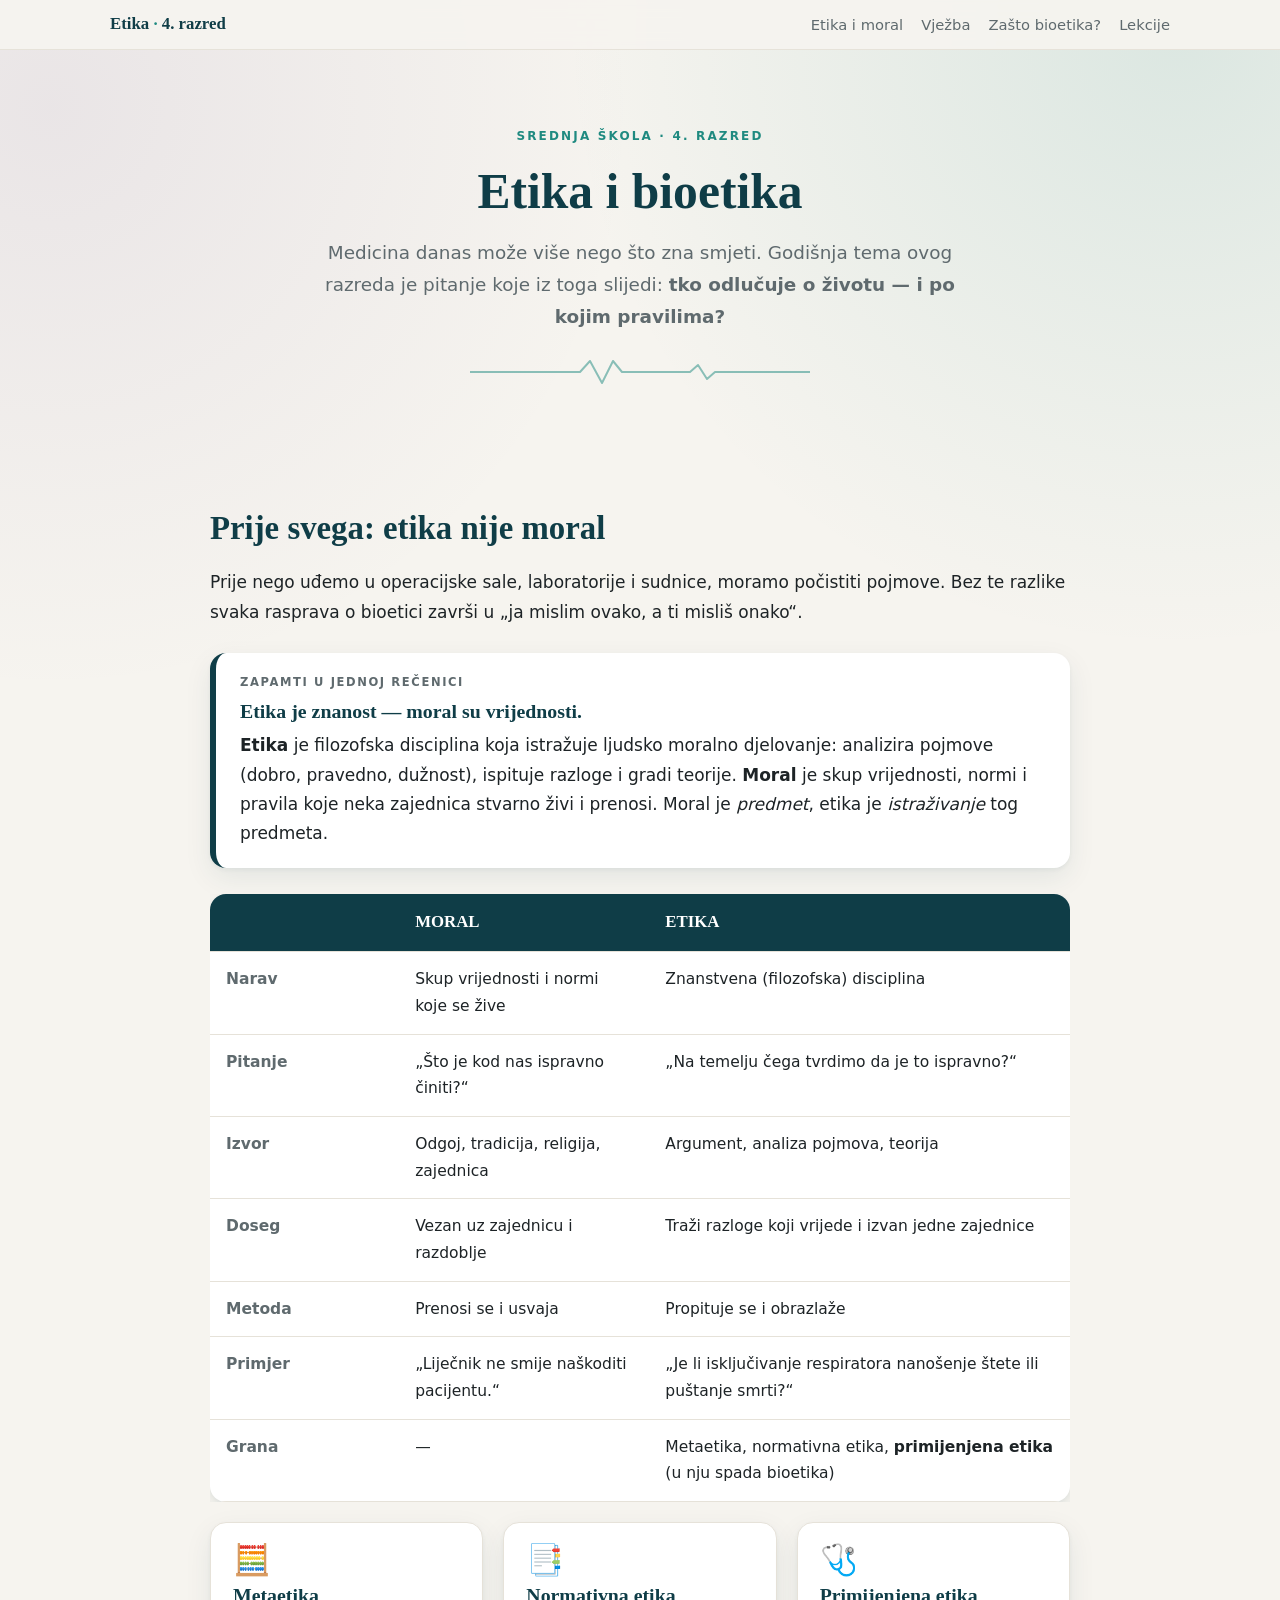
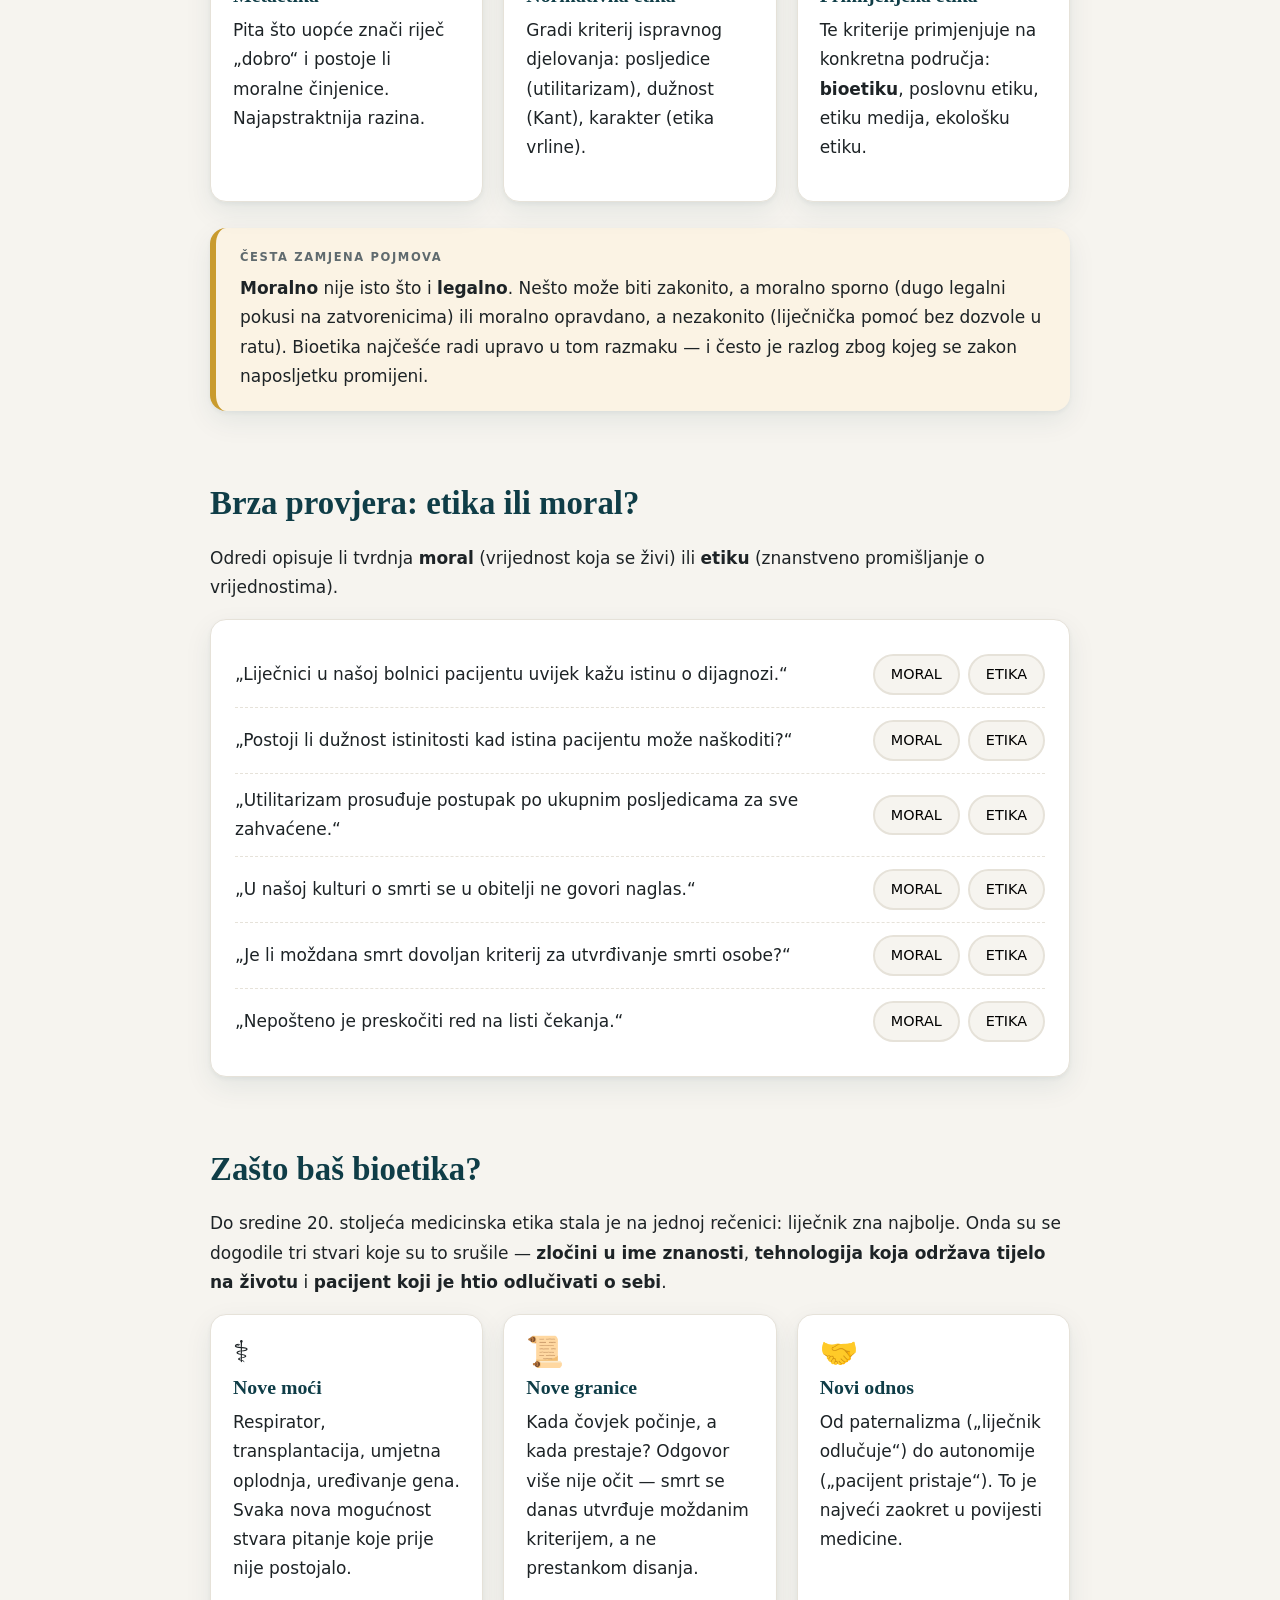
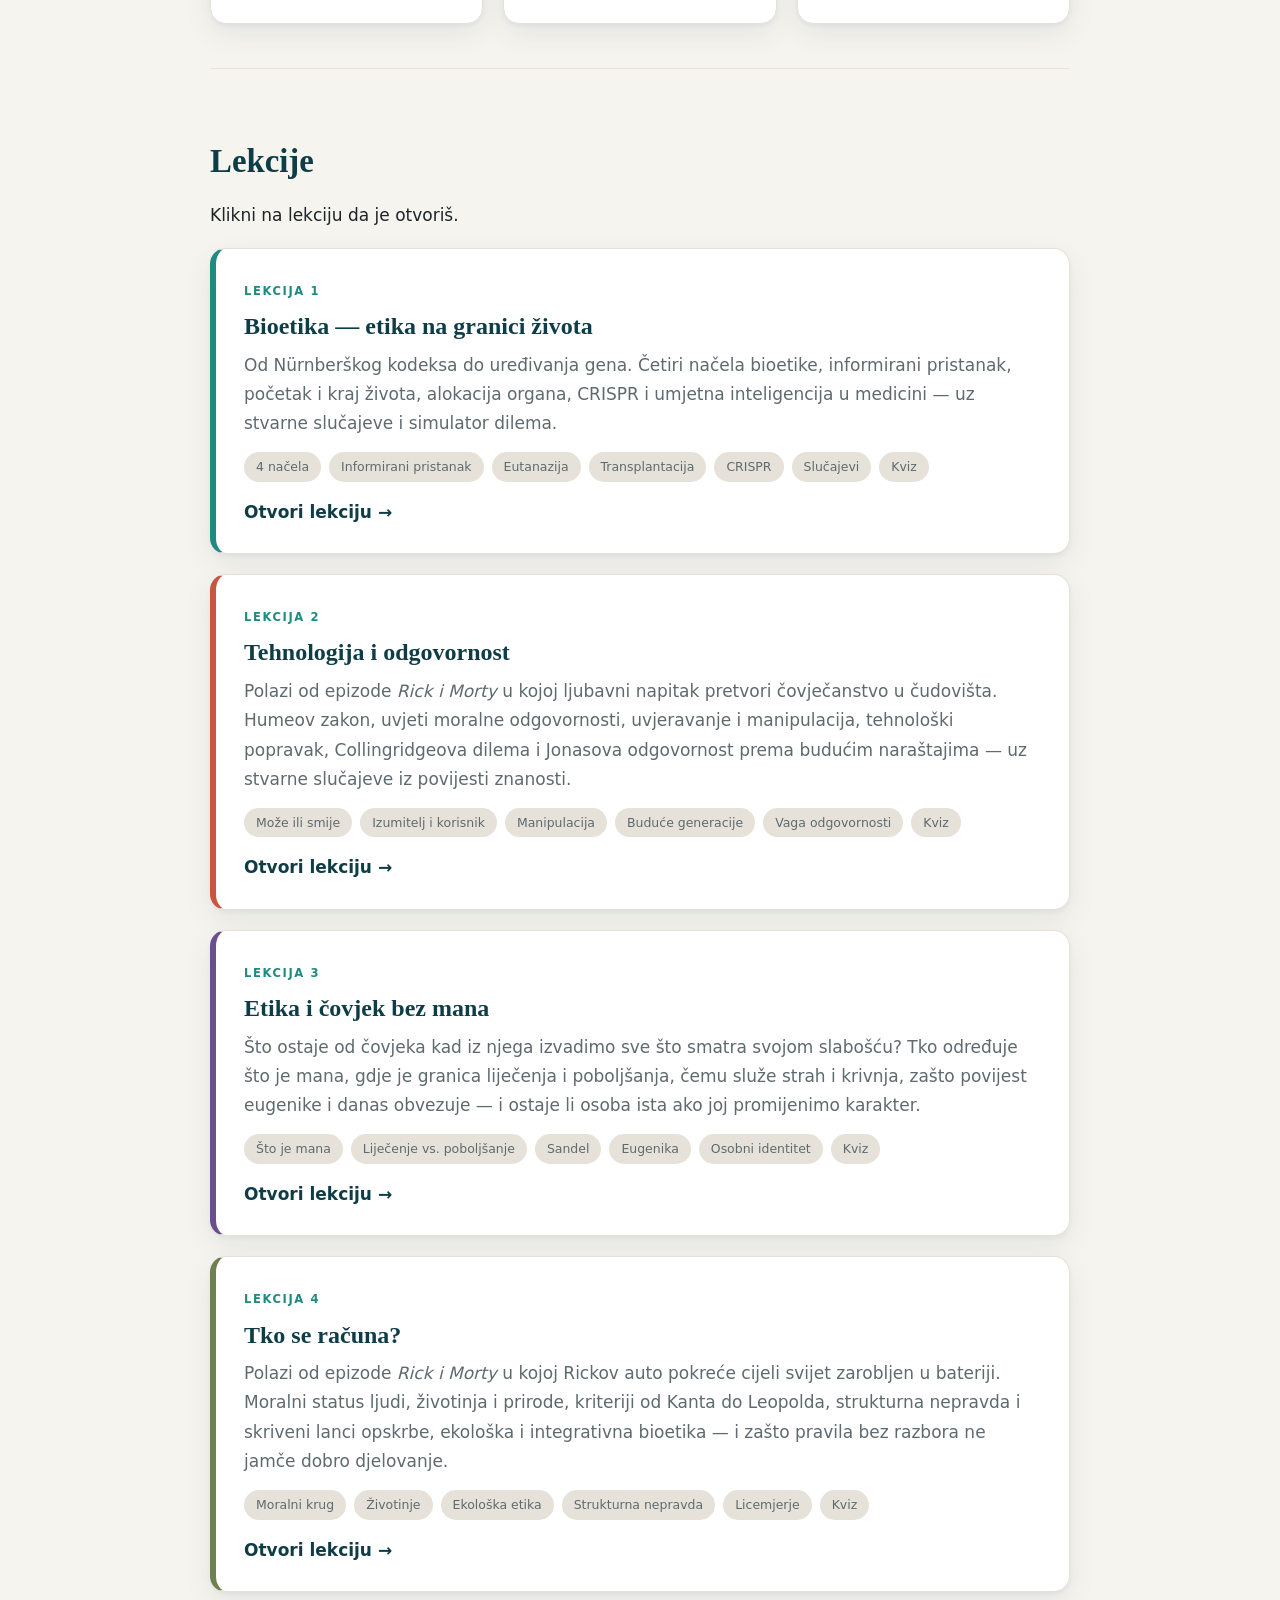
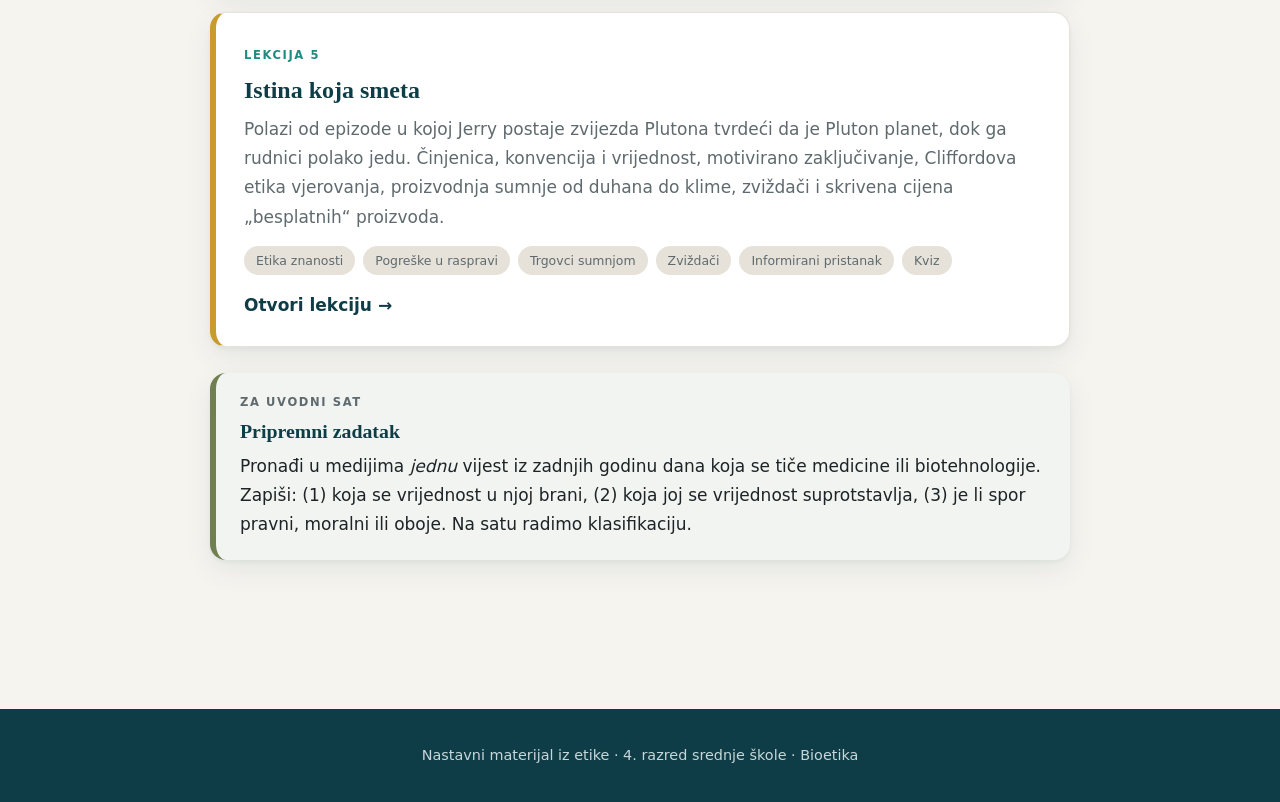
==== commit c20cd1ad: "Dodaj lekcije 4 i 5 (Tko se računa?, Istina koja smeta) Lekcija 4 polazi od epizode The Ricks Must B" ====
--- a/index.html
+++ b/index.html
@@ -189,13 +189,39 @@
       <p style="margin:16px 0 0"><span class="cta">Otvori lekciju</span></p>
     </a>
 
-    <div class="grid" style="margin-top:20px">
-      <div class="card uskoro">
-        <span class="ikona">&#127757;</span>
-        <h3>Lekcija 4 — uskoro</h3>
-        <p>Ekološka etika i integrativna bioetika: imaju li životinje i priroda moralni status?</p>
-      </div>
-    </div>
+    <a class="lekcija-card" href="lekcija4.html" style="margin-top:20px;border-left-color:#6f7f4f">
+      <span class="oznaka">Lekcija 4</span>
+      <h3>Tko se računa?</h3>
+      <p>Polazi od epizode <em>Rick i Morty</em> u kojoj Rickov auto pokreće cijeli svijet zarobljen u bateriji.
+      Moralni status ljudi, životinja i prirode, kriteriji od Kanta do Leopolda, strukturna nepravda i skriveni
+      lanci opskrbe, ekološka i integrativna bioetika — i zašto pravila bez razbora ne jamče dobro djelovanje.</p>
+      <div class="chips">
+        <span class="chip">Moralni krug</span>
+        <span class="chip">Životinje</span>
+        <span class="chip">Ekološka etika</span>
+        <span class="chip">Strukturna nepravda</span>
+        <span class="chip">Licemjerje</span>
+        <span class="chip">Kviz</span>
+      </div>
+      <p style="margin:16px 0 0"><span class="cta">Otvori lekciju</span></p>
+    </a>
+
+    <a class="lekcija-card" href="lekcija5.html" style="margin-top:20px;border-left-color:#c99b2e">
+      <span class="oznaka">Lekcija 5</span>
+      <h3>Istina koja smeta</h3>
+      <p>Polazi od epizode u kojoj Jerry postaje zvijezda Plutona tvrdeći da je Pluton planet, dok ga rudnici
+      polako jedu. Činjenica, konvencija i vrijednost, motivirano zaključivanje, Cliffordova etika vjerovanja,
+      proizvodnja sumnje od duhana do klime, zviždači i skrivena cijena „besplatnih&ldquo; proizvoda.</p>
+      <div class="chips">
+        <span class="chip">Etika znanosti</span>
+        <span class="chip">Pogreške u raspravi</span>
+        <span class="chip">Trgovci sumnjom</span>
+        <span class="chip">Zviždači</span>
+        <span class="chip">Informirani pristanak</span>
+        <span class="chip">Kviz</span>
+      </div>
+      <p style="margin:16px 0 0"><span class="cta">Otvori lekciju</span></p>
+    </a>
   </section>
 
   <div class="kutija zadatak">
--- a/style.css
+++ b/style.css
@@ -244,3 +244,44 @@
 .dvojnik-k ul{margin:0;padding-left:20px;font-size:.95rem}
 .dvojnik-k .biljeg{font-size:.72rem;letter-spacing:.14em;text-transform:uppercase;
   font-weight:700;color:var(--siva);display:block;margin-bottom:6px}
+
+/* ===== krug moralnog statusa (lekcija 4) ===== */
+.krug{background:var(--bijela);border:1px solid var(--pijesak-tamni);border-radius:var(--radius);
+  padding:22px 24px;box-shadow:var(--sjena);margin:20px 0}
+.krug-kriteriji{display:flex;flex-wrap:wrap;gap:8px;margin:0 0 16px}
+.krug-kriteriji button{font:inherit;font-size:.88rem;cursor:pointer;background:var(--pijesak);
+  border:2px solid var(--pijesak-tamni);border-radius:999px;padding:7px 14px}
+.krug-kriteriji button:hover{border-color:var(--tirkiz)}
+.krug-kriteriji button.aktivan{border-color:var(--tirkiz);background:#eef7f5;font-weight:600}
+.krug-bica{display:grid;gap:10px;grid-template-columns:repeat(auto-fill,minmax(150px,1fr))}
+.bice{border:2px dashed var(--pijesak-tamni);border-radius:12px;padding:10px 12px;font-size:.9rem;
+  color:var(--siva);background:var(--pijesak);transition:all .2s ease}
+.bice .ik{display:block;font-size:1.4rem;line-height:1.2}
+.bice.unutra{border-style:solid;border-color:#3f8a4f;background:#e6f3e8;color:var(--tinta)}
+.bice.sporno{border-style:solid;border-color:#c99b2e;background:#fbf3e4;color:var(--tinta)}
+.krug-legenda{display:flex;flex-wrap:wrap;gap:16px;font-size:.8rem;color:var(--siva);margin-top:12px}
+.krug-legenda span::before{content:"";display:inline-block;width:12px;height:12px;border-radius:3px;
+  margin-right:6px;vertical-align:-1px;border:2px solid var(--pijesak-tamni);background:var(--pijesak)}
+.krug-legenda .l-u::before{border-color:#3f8a4f;background:#e6f3e8}
+.krug-legenda .l-s::before{border-color:#c99b2e;background:#fbf3e4}
+.krug .odgovor{background:var(--pijesak);margin-top:14px}
+
+/* ===== ugniježđeni svjetovi (lekcija 4) ===== */
+.gnijezdo{margin:22px 0;border-radius:var(--radius);padding:16px;background:var(--duboka);color:#fff;box-shadow:var(--sjena)}
+.gnijezdo .razina{border:2px solid rgba(255,255,255,.35);border-radius:12px;padding:12px 14px;margin-top:10px}
+.gnijezdo .razina:first-child{margin-top:0}
+.gnijezdo .razina .razina{background:rgba(255,255,255,.06)}
+.gnijezdo strong{font-family:var(--serif);font-size:1.02rem}
+.gnijezdo small{display:block;color:#c7d7d9;font-size:.84rem;margin-top:2px}
+
+/* ===== pravila za auto (lekcija 4) ===== */
+.pravila{list-style:none;padding:0;margin:20px 0;counter-reset:p}
+.pravila li{counter-increment:p;background:var(--bijela);border:1px solid var(--pijesak-tamni);
+  border-radius:12px;padding:12px 16px 12px 52px;margin-bottom:10px;position:relative;box-shadow:var(--sjena)}
+.pravila li::before{content:counter(p);position:absolute;left:14px;top:12px;width:26px;height:26px;border-radius:50%;
+  background:var(--koralj);color:#fff;display:grid;place-items:center;font-weight:700;font-size:.85rem}
+.pravila .pravilo{font-weight:700;color:var(--duboka)}
+.pravila .ishod{display:block;color:var(--siva);font-size:.93rem}
+
+/* ===== tri vrste tvrdnji (lekcija 5) ===== */
+.tvrdnja .gumbi.tri button{padding:6px 12px;font-size:.84rem}
